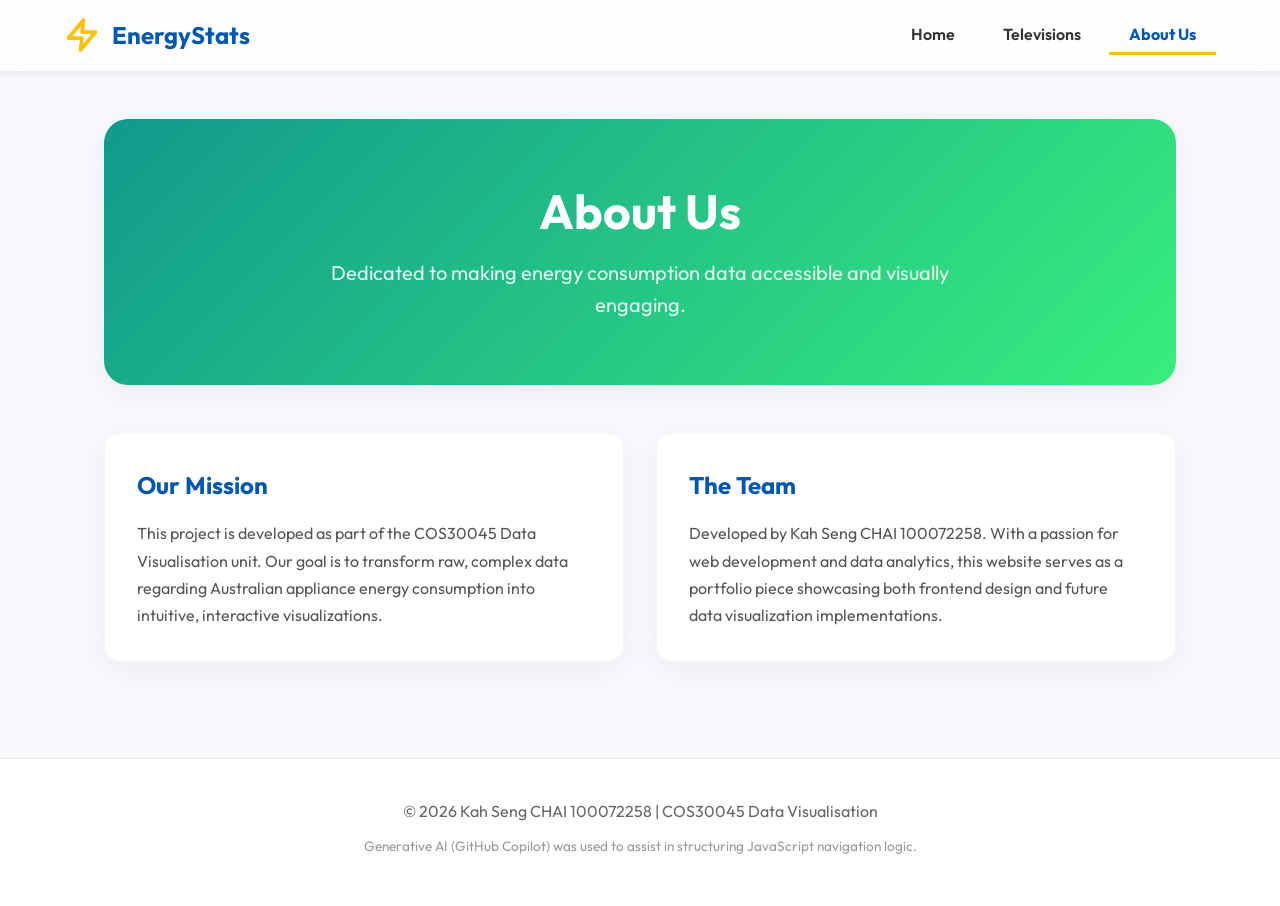
==== about.html @ 73813632 "setup index.html and style.css" ====
<!DOCTYPE html>
<html lang="en">
<head>
  <meta charset="UTF-8">
  <meta name="viewport" content="width=device-width, initial-scale=1.0">
  <title>About Us | EnergyStats</title>
  <meta name="description" content="Learn more about our project and mission to visualize appliance energy consumption.">
  <link rel="stylesheet" href="css/style.css">
  <script src="js/nav.js" defer></script>
</head>
<body>
  <header>
    <div>
      <a href="index.html">
        <svg class="logo-svg" viewBox="0 0 24 24">
          <path d="M13 2L3 14h9l-1 8 10-12h-9l1-8z" stroke-linejoin="round" stroke-linecap="round"/>
        </svg>
        <span>EnergyStats</span>
      </a>
    </div>
    <nav>
      <ul>
        <li><a href="index.html" class="nav-link">Home</a></li>
        <li><a href="televisions.html" class="nav-link">Televisions</a></li>
        <li><a href="about.html" class="nav-link">About Us</a></li>
      </ul>
    </nav>
  </header>

  <main>
    <section class="hero" style="background: linear-gradient(135deg, #11998e 0%, #38ef7d 100%);">
      <h1>About Us</h1>
      <p>Dedicated to making energy consumption data accessible and visually engaging.</p>
    </section>

    <div class="card-grid">
      <div class="card">
        <h2>Our Mission</h2>
        <p>This project is developed as part of the COS30045 Data Visualisation unit. Our goal is to transform raw, complex data regarding Australian appliance energy consumption into intuitive, interactive visualizations.</p>
      </div>
      <div class="card">
        <h2>The Team</h2>
        <p>Developed by Kah Seng CHAI 100072258. With a passion for web development and data analytics, this website serves as a portfolio piece showcasing both frontend design and future data visualization implementations.</p>
      </div>
    </div>
  </main>

  <footer>
    <p>&copy; 2026 Kah Seng CHAI 100072258 | COS30045 Data Visualisation</p>
    <p><small>Generative AI (GitHub Copilot) was used to assist in structuring JavaScript navigation logic.</small></p>
  </footer>
</body>
</html>
---- css/style.css ----
@import url('https://fonts.googleapis.com/css2?family=Outfit:wght@300;400;600;700&display=swap');

/* Palette matching the Power Logo */
:root {
  --primary-color: #0056b3;
  --accent-color: #ffc107;
  --text-color: #333333;
  --bg-hover: #e9ecef;
  --bg-color: #f8f9fc;
  --card-bg: #ffffff;
  --shadow: 0 8px 30px rgba(0,0,0,0.05);
  --glass-bg: rgba(255, 255, 255, 0.85);
  --glass-border: rgba(255, 255, 255, 0.2);
}

* {
  margin: 0;
  padding: 0;
  box-sizing: border-box;
  font-family: 'Outfit', sans-serif;
}

body {
  background-color: var(--bg-color);
  color: var(--text-color);
  line-height: 1.6;
  display: flex;
  flex-direction: column;
  min-height: 100vh;
}

/* Header & Navigation */
header {
  position: sticky;
  top: 0;
  z-index: 1000;
  background: var(--glass-bg);
  backdrop-filter: blur(12px);
  -webkit-backdrop-filter: blur(12px);
  border-bottom: 1px solid var(--glass-border);
  box-shadow: 0 4px 6px rgba(0, 0, 0, 0.05);
  display: flex;
  justify-content: space-between;
  align-items: center;
  padding: 1rem 5%;
  transition: all 0.3s ease;
}

header div a {
  display: flex;
  align-items: center;
  gap: 0.75rem;
  text-decoration: none;
  font-weight: 700;
  font-size: 1.5rem;
  color: var(--primary-color);
}

.logo-svg {
  width: 36px;
  height: 36px;
  fill: none;
  stroke: var(--accent-color);
  stroke-width: 2.5;
  stroke-linecap: round;
  stroke-linejoin: round;
  transition: transform 0.3s ease;
}

header div a:hover .logo-svg {
  transform: scale(1.1) rotate(5deg);
}

nav ul {
  display: flex;
  list-style: none;
  gap: 0.5rem;
}

nav li {
  margin: 0;
}

.nav-link {
  text-decoration: none;
  color: var(--text-color);
  font-weight: 600;
  padding: 0.5rem 1.25rem;
  border-radius: 8px;
  transition: all 0.2s ease-in-out;
  border-bottom: 3px solid transparent;
}

/* Mouse-over feedback */
.nav-link:hover {
  background-color: var(--bg-hover);
  color: var(--primary-color);
  transition: all 0.2s ease-in-out;
}

/* Page indicator for currently active page */
.nav-link.active {
  border-bottom: 3px solid var(--accent-color);
  font-weight: bold;
  color: var(--primary-color);
  background-color: transparent;
  border-radius: 8px 8px 0 0;
}

/* Main Content Area */
main {
  flex-grow: 1;
  padding: 3rem 5%;
  max-width: 1200px;
  margin: 0 auto;
  width: 100%;
}

.hero {
  text-align: center;
  padding: 4rem 2rem;
  background: linear-gradient(135deg, var(--primary-color) 0%, #003d82 100%);
  color: white;
  border-radius: 24px;
  margin-bottom: 3rem;
  box-shadow: var(--shadow);
  position: relative;
  overflow: hidden;
}

.hero h1 {
  font-size: 3rem;
  margin-bottom: 1rem;
  line-height: 1.2;
}

.hero p {
  font-size: 1.25rem;
  opacity: 0.9;
  max-width: 650px;
  margin: 0 auto;
}

.card-grid {
  display: grid;
  grid-template-columns: repeat(auto-fit, minmax(320px, 1fr));
  gap: 2rem;
  margin-bottom: 3rem;
}

.card {
  background: var(--card-bg);
  padding: 2rem;
  border-radius: 16px;
  box-shadow: var(--shadow);
  transition: transform 0.3s ease, box-shadow 0.3s ease;
  border: 1px solid rgba(0,0,0,0.03);
}

.card:hover {
  transform: translateY(-6px);
  box-shadow: 0 16px 40px rgba(0, 0, 0, 0.08);
}

.card h2 {
  color: var(--primary-color);
  margin-bottom: 1rem;
  font-size: 1.5rem;
}

.card p {
  color: #555;
  line-height: 1.7;
}

/* Footer Requirements */
footer {
  background-color: white;
  padding: 2.5rem 5%;
  text-align: center;
  border-top: 1px solid #eaeaea;
  margin-top: auto;
}

footer p {
  margin-bottom: 0.5rem;
  color: #666;
  font-size: 1rem;
}

footer small {
  color: #999;
  font-size: 0.85rem;
}
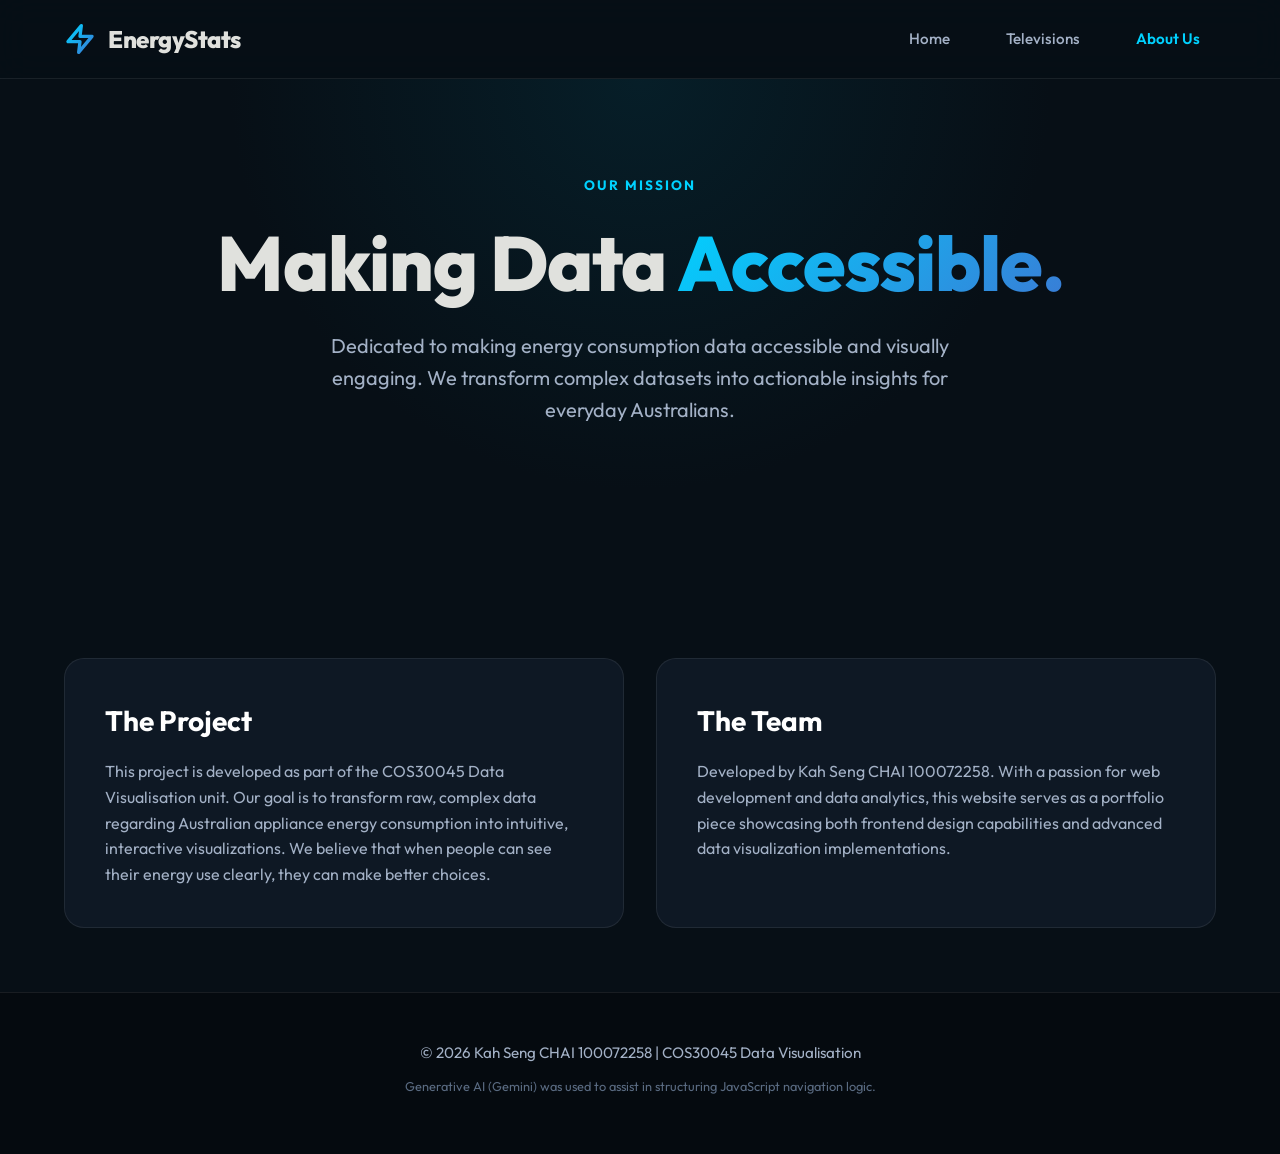
==== commit eb513053: "2026.09.24" ====
--- a/about.html
+++ b/about.html
@@ -10,44 +10,51 @@
 </head>
 <body>
   <header>
-    <div>
-      <a href="index.html">
-        <svg class="logo-svg" viewBox="0 0 24 24">
-          <path d="M13 2L3 14h9l-1 8 10-12h-9l1-8z" stroke-linejoin="round" stroke-linecap="round"/>
-        </svg>
-        <span>EnergyStats</span>
-      </a>
-    </div>
+    <a class="brand" href="index.html">
+      <svg class="logo-svg" viewBox="0 0 24 24">
+        <defs>
+          <linearGradient id="accent-grad" x1="0%" y1="0%" x2="100%" y2="100%">
+            <stop offset="0%" stop-color="#00d2ff" />
+            <stop offset="100%" stop-color="#3a7bd5" />
+          </linearGradient>
+        </defs>
+        <path d="M13 2L3 14h9l-1 8 10-12h-9l1-8z" stroke-linejoin="round" stroke-linecap="round"/>
+      </svg>
+      <span>EnergyStats</span>
+    </a>
     <nav>
       <ul>
         <li><a href="index.html" class="nav-link">Home</a></li>
         <li><a href="televisions.html" class="nav-link">Televisions</a></li>
-        <li><a href="about.html" class="nav-link">About Us</a></li>
+        <li><a href="about.html" class="nav-link active">About Us</a></li>
       </ul>
     </nav>
   </header>
 
   <main>
-    <section class="hero" style="background: linear-gradient(135deg, #11998e 0%, #38ef7d 100%);">
-      <h1>About Us</h1>
-      <p>Dedicated to making energy consumption data accessible and visually engaging.</p>
+    <section class="hero" style="background: radial-gradient(circle at 50% 0%, rgba(0, 210, 255, 0.08) 0%, var(--bg-dark) 50%);">
+      <span class="eyebrow">Our Mission</span>
+      <h1>Making Data <em>Accessible.</em></h1>
+      <p>Dedicated to making energy consumption data accessible and visually engaging. We transform complex datasets into actionable insights for everyday Australians.</p>
     </section>
 
-    <div class="card-grid">
-      <div class="card">
-        <h2>Our Mission</h2>
-        <p>This project is developed as part of the COS30045 Data Visualisation unit. Our goal is to transform raw, complex data regarding Australian appliance energy consumption into intuitive, interactive visualizations.</p>
-      </div>
-      <div class="card">
-        <h2>The Team</h2>
-        <p>Developed by Kah Seng CHAI 100072258. With a passion for web development and data analytics, this website serves as a portfolio piece showcasing both frontend design and future data visualization implementations.</p>
+    <div class="container fade-in-section">
+      <div class="card-grid">
+        <div class="card">
+          <h2>The Project</h2>
+          <p>This project is developed as part of the COS30045 Data Visualisation unit. Our goal is to transform raw, complex data regarding Australian appliance energy consumption into intuitive, interactive visualizations. We believe that when people can see their energy use clearly, they can make better choices.</p>
+        </div>
+        <div class="card">
+          <h2>The Team</h2>
+          <p>Developed by Kah Seng CHAI 100072258. With a passion for web development and data analytics, this website serves as a portfolio piece showcasing both frontend design capabilities and advanced data visualization implementations.</p>
+        </div>
       </div>
     </div>
   </main>
 
   <footer>
     <p>&copy; 2026 Kah Seng CHAI 100072258 | COS30045 Data Visualisation</p>
-    <p><small>Generative AI (GitHub Copilot) was used to assist in structuring JavaScript navigation logic.</small></p>
+    <p><small>Generative AI (Gemini) was used to assist in structuring JavaScript navigation logic.</small></p>
   </footer>
 </body>
 </html>
--- a/css/style.css
+++ b/css/style.css
@@ -1,16 +1,18 @@
-@import url('https://fonts.googleapis.com/css2?family=Outfit:wght@300;400;600;700&display=swap');
-
-/* Palette matching the Power Logo */
+@import url('https://fonts.googleapis.com/css2?family=Outfit:wght@300;400;500;600;700;800&display=swap');
+
 :root {
-  --primary-color: #0056b3;
-  --accent-color: #ffc107;
-  --text-color: #333333;
-  --bg-hover: #e9ecef;
-  --bg-color: #f8f9fc;
-  --card-bg: #ffffff;
-  --shadow: 0 8px 30px rgba(0,0,0,0.05);
-  --glass-bg: rgba(255, 255, 255, 0.85);
-  --glass-border: rgba(255, 255, 255, 0.2);
+  --primary-color: #0d1b2a;
+  --secondary-color: #1b263b;
+  --accent-color: #00d2ff;
+  --accent-gradient: linear-gradient(135deg, #00d2ff 0%, #3a7bd5 100%);
+  --text-primary: #e0e1dd;
+  --text-secondary: #a3b1c6;
+  --bg-dark: #070f16;
+  --bg-card: rgba(27, 38, 59, 0.4);
+  --glass-border: rgba(255, 255, 255, 0.08);
+  --glass-bg: rgba(7, 15, 22, 0.85);
+  --shadow-soft: 0 10px 30px -10px rgba(0, 0, 0, 0.5);
+  --shadow-glow: 0 0 20px rgba(0, 210, 255, 0.2);
 }
 
 * {
@@ -21,174 +23,407 @@
 }
 
 body {
-  background-color: var(--bg-color);
-  color: var(--text-color);
+  background-color: var(--bg-dark);
+  color: var(--text-primary);
   line-height: 1.6;
   display: flex;
   flex-direction: column;
   min-height: 100vh;
-}
-
-/* Header & Navigation */
+  overflow-x: hidden;
+}
+
+/* --- Header & Navigation --- */
 header {
   position: sticky;
   top: 0;
   z-index: 1000;
   background: var(--glass-bg);
-  backdrop-filter: blur(12px);
-  -webkit-backdrop-filter: blur(12px);
+  backdrop-filter: blur(16px);
+  -webkit-backdrop-filter: blur(16px);
   border-bottom: 1px solid var(--glass-border);
-  box-shadow: 0 4px 6px rgba(0, 0, 0, 0.05);
   display: flex;
   justify-content: space-between;
   align-items: center;
-  padding: 1rem 5%;
+  padding: 1.25rem 5%;
   transition: all 0.3s ease;
 }
 
-header div a {
+header .brand {
   display: flex;
   align-items: center;
   gap: 0.75rem;
   text-decoration: none;
-  font-weight: 700;
+  font-weight: 800;
   font-size: 1.5rem;
-  color: var(--primary-color);
+  color: var(--text-primary);
+  letter-spacing: -0.5px;
 }
 
 .logo-svg {
-  width: 36px;
-  height: 36px;
+  width: 32px;
+  height: 32px;
   fill: none;
-  stroke: var(--accent-color);
+  stroke: url(#accent-grad);
   stroke-width: 2.5;
   stroke-linecap: round;
   stroke-linejoin: round;
-  transition: transform 0.3s ease;
-}
-
-header div a:hover .logo-svg {
-  transform: scale(1.1) rotate(5deg);
+  transition: transform 0.4s cubic-bezier(0.175, 0.885, 0.32, 1.275);
+}
+
+header .brand:hover .logo-svg {
+  transform: rotate(15deg) scale(1.1);
 }
 
 nav ul {
   display: flex;
   list-style: none;
-  gap: 0.5rem;
-}
-
-nav li {
-  margin: 0;
+  gap: 1.5rem;
 }
 
 .nav-link {
   text-decoration: none;
-  color: var(--text-color);
+  color: var(--text-secondary);
+  font-weight: 500;
+  font-size: 0.95rem;
+  padding: 0.5rem 1rem;
+  border-radius: 8px;
+  transition: all 0.3s ease;
+  position: relative;
+}
+
+.nav-link:hover {
+  color: var(--text-primary);
+  background: rgba(255, 255, 255, 0.03);
+}
+
+.nav-link.active {
+  color: var(--accent-color);
   font-weight: 600;
-  padding: 0.5rem 1.25rem;
-  border-radius: 8px;
-  transition: all 0.2s ease-in-out;
-  border-bottom: 3px solid transparent;
-}
-
-/* Mouse-over feedback */
-.nav-link:hover {
-  background-color: var(--bg-hover);
-  color: var(--primary-color);
-  transition: all 0.2s ease-in-out;
-}
-
-/* Page indicator for currently active page */
-.nav-link.active {
-  border-bottom: 3px solid var(--accent-color);
-  font-weight: bold;
-  color: var(--primary-color);
-  background-color: transparent;
-  border-radius: 8px 8px 0 0;
-}
-
-/* Main Content Area */
+}
+
+/* --- Main Layout --- */
 main {
   flex-grow: 1;
-  padding: 3rem 5%;
+  width: 100%;
+}
+
+.container {
+  padding: 4rem 5%;
+  max-width: 1400px;
+  margin: 0 auto;
+}
+
+/* --- Hero Section --- */
+.hero {
+  position: relative;
+  padding: 6rem 5% 8rem;
+  display: flex;
+  flex-direction: column;
+  justify-content: center;
+  align-items: center;
+  text-align: center;
+  background: radial-gradient(circle at 50% 0%, rgba(0, 210, 255, 0.1) 0%, var(--bg-dark) 50%);
+  overflow: hidden;
+}
+
+.eyebrow {
+  font-size: 0.85rem;
+  font-weight: 700;
+  letter-spacing: 2px;
+  text-transform: uppercase;
+  color: var(--accent-color);
+  margin-bottom: 1.5rem;
+  display: block;
+  opacity: 0;
+  transform: translateY(20px);
+  animation: fadeUp 0.6s forwards 0.2s;
+}
+
+.hero h1 {
+  font-size: clamp(3rem, 6vw, 5rem);
+  font-weight: 800;
+  line-height: 1.1;
+  letter-spacing: -1px;
+  margin-bottom: 1.5rem;
+  max-width: 900px;
+  opacity: 0;
+  transform: translateY(20px);
+  animation: fadeUp 0.6s forwards 0.4s;
+}
+
+.hero h1 em {
+  font-style: normal;
+  background: var(--accent-gradient);
+  -webkit-background-clip: text;
+  -webkit-text-fill-color: transparent;
+}
+
+.hero p {
+  font-size: 1.25rem;
+  color: var(--text-secondary);
+  max-width: 650px;
+  margin-bottom: 2.5rem;
+  opacity: 0;
+  transform: translateY(20px);
+  animation: fadeUp 0.6s forwards 0.6s;
+}
+
+.btn {
+  display: inline-flex;
+  align-items: center;
+  gap: 0.5rem;
+  padding: 1rem 2rem;
+  background: var(--accent-gradient);
+  color: #fff;
+  text-decoration: none;
+  font-weight: 600;
+  border-radius: 30px;
+  transition: transform 0.3s ease, box-shadow 0.3s ease;
+  opacity: 0;
+  transform: translateY(20px);
+  animation: fadeUp 0.6s forwards 0.8s;
+}
+
+.btn:hover {
+  transform: translateY(-3px);
+  box-shadow: 0 10px 25px rgba(0, 210, 255, 0.3);
+}
+
+.btn span {
+  transition: transform 0.3s ease;
+}
+
+.btn:hover span {
+  transform: translateX(4px);
+}
+
+/* --- Stats Grid --- */
+.stats-section {
+  padding: 4rem 5%;
+  border-top: 1px solid var(--glass-border);
+  background: rgba(255,255,255,0.01);
+}
+
+.stats-grid {
+  display: grid;
+  grid-template-columns: repeat(auto-fit, minmax(280px, 1fr));
+  gap: 2rem;
   max-width: 1200px;
   margin: 0 auto;
-  width: 100%;
-}
-
-.hero {
+}
+
+.stat-card {
+  background: var(--bg-card);
+  border: 1px solid var(--glass-border);
+  padding: 3rem 2rem;
+  border-radius: 20px;
   text-align: center;
-  padding: 4rem 2rem;
-  background: linear-gradient(135deg, var(--primary-color) 0%, #003d82 100%);
-  color: white;
-  border-radius: 24px;
-  margin-bottom: 3rem;
-  box-shadow: var(--shadow);
-  position: relative;
-  overflow: hidden;
-}
-
-.hero h1 {
+  backdrop-filter: blur(10px);
+  transition: transform 0.3s ease, border-color 0.3s ease;
+}
+
+.stat-card:hover {
+  transform: translateY(-5px);
+  border-color: rgba(0, 210, 255, 0.3);
+  box-shadow: var(--shadow-glow);
+}
+
+.stat-num {
+  display: block;
+  font-size: 3.5rem;
+  font-weight: 800;
+  color: var(--text-primary);
+  line-height: 1;
+  margin-bottom: 0.5rem;
+}
+
+.stat-card.accent .stat-num {
+  background: var(--accent-gradient);
+  -webkit-background-clip: text;
+  -webkit-text-fill-color: transparent;
+}
+
+.stat-label {
+  font-size: 1rem;
+  color: var(--text-secondary);
+  font-weight: 500;
+}
+
+/* --- Split Section --- */
+.split-section {
+  padding: 6rem 5%;
+  max-width: 1400px;
+  margin: 0 auto;
+}
+
+.split-content {
+  display: grid;
+  grid-template-columns: 1fr 1fr;
+  gap: 4rem;
+  align-items: center;
+}
+
+.split-text h2 {
   font-size: 3rem;
-  margin-bottom: 1rem;
   line-height: 1.2;
-}
-
-.hero p {
-  font-size: 1.25rem;
-  opacity: 0.9;
-  max-width: 650px;
-  margin: 0 auto;
-}
-
+  margin-bottom: 1.5rem;
+}
+
+.split-text h2 em {
+  font-style: normal;
+  color: var(--accent-color);
+}
+
+.split-text p {
+  color: var(--text-secondary);
+  font-size: 1.15rem;
+  margin-bottom: 1.5rem;
+}
+
+/* --- Cards Grid (for About / general use) --- */
 .card-grid {
   display: grid;
   grid-template-columns: repeat(auto-fit, minmax(320px, 1fr));
   gap: 2rem;
-  margin-bottom: 3rem;
 }
 
 .card {
-  background: var(--card-bg);
+  background: var(--bg-card);
+  border: 1px solid var(--glass-border);
+  padding: 2.5rem;
+  border-radius: 20px;
+  transition: all 0.3s ease;
+  position: relative;
+  overflow: hidden;
+}
+
+.card::before {
+  content: '';
+  position: absolute;
+  top: 0; left: 0; width: 100%; height: 4px;
+  background: var(--accent-gradient);
+  transform: scaleX(0);
+  transform-origin: left;
+  transition: transform 0.4s ease;
+}
+
+.card:hover::before {
+  transform: scaleX(1);
+}
+
+.card:hover {
+  transform: translateY(-8px);
+  box-shadow: var(--shadow-glow);
+  background: rgba(27, 38, 59, 0.7);
+}
+
+.card h2 {
+  font-size: 1.75rem;
+  margin-bottom: 1rem;
+  color: #fff;
+}
+
+.card p {
+  color: var(--text-secondary);
+}
+
+/* --- Visualizations (Televisions Page) --- */
+.vis-grid {
+  display: grid;
+  grid-template-columns: repeat(auto-fit, minmax(400px, 1fr));
+  gap: 3rem;
+  margin-top: 4rem;
+}
+
+.vis-card {
+  background: var(--bg-card);
+  border: 1px solid var(--glass-border);
+  border-radius: 24px;
+  overflow: hidden;
+}
+
+.vis-card img {
+  width: 100%;
+  height: auto;
+  display: block;
+  border-bottom: 1px solid var(--glass-border);
+  background: #fff; /* Ensure charts with transparent bg look good */
+}
+
+.vis-content {
   padding: 2rem;
-  border-radius: 16px;
-  box-shadow: var(--shadow);
-  transition: transform 0.3s ease, box-shadow 0.3s ease;
-  border: 1px solid rgba(0,0,0,0.03);
-}
-
-.card:hover {
-  transform: translateY(-6px);
-  box-shadow: 0 16px 40px rgba(0, 0, 0, 0.08);
-}
-
-.card h2 {
-  color: var(--primary-color);
-  margin-bottom: 1rem;
+}
+
+.vis-content h3 {
   font-size: 1.5rem;
-}
-
-.card p {
-  color: #555;
-  line-height: 1.7;
-}
-
-/* Footer Requirements */
+  margin-bottom: 0.5rem;
+}
+
+.vis-content p {
+  color: var(--text-secondary);
+  font-size: 0.95rem;
+}
+
+/* --- Footer --- */
 footer {
-  background-color: white;
-  padding: 2.5rem 5%;
+  border-top: 1px solid var(--glass-border);
+  padding: 3rem 5%;
   text-align: center;
-  border-top: 1px solid #eaeaea;
+  background: #050a0f;
   margin-top: auto;
 }
 
 footer p {
+  color: var(--text-secondary);
+  font-size: 0.95rem;
   margin-bottom: 0.5rem;
-  color: #666;
-  font-size: 1rem;
 }
 
 footer small {
-  color: #999;
-  font-size: 0.85rem;
-}
+  color: #5a6b82;
+  font-size: 0.8rem;
+}
+
+/* --- Animations --- */
+@keyframes fadeUp {
+  to {
+    opacity: 1;
+    transform: translateY(0);
+  }
+}
+
+.fade-in-section {
+  opacity: 0;
+  transform: translateY(30px);
+  transition: opacity 0.8s ease, transform 0.8s ease;
+}
+
+.fade-in-section.is-visible {
+  opacity: 1;
+  transform: translateY(0);
+}
+
+/* --- Responsive --- */
+@media (max-width: 900px) {
+  .split-content {
+    grid-template-columns: 1fr;
+    gap: 3rem;
+  }
+  .hero h1 {
+    font-size: 2.5rem;
+  }
+}
+@media (max-width: 600px) {
+  nav ul {
+    display: none; /* In a real app, add a hamburger menu */
+  }
+  .hero {
+    padding: 4rem 5% 5rem;
+  }
+  .stats-grid {
+    grid-template-columns: 1fr;
+  }
+  .vis-grid {
+    grid-template-columns: 1fr;
+  }
+}
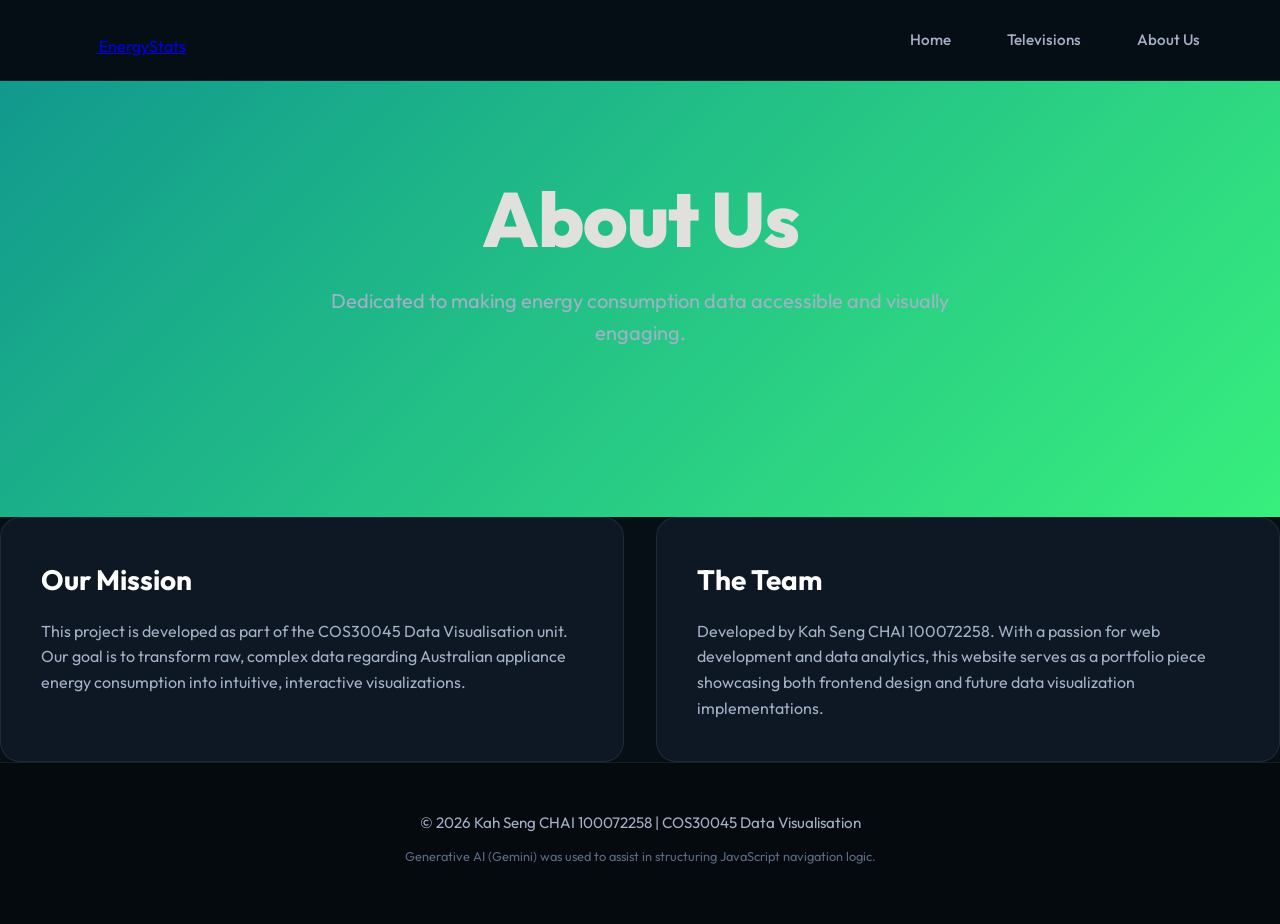
==== commit bfe8d573: "2029.09.24" ====
--- a/about.html
+++ b/about.html
@@ -10,44 +10,37 @@
 </head>
 <body>
   <header>
-    <a class="brand" href="index.html">
-      <svg class="logo-svg" viewBox="0 0 24 24">
-        <defs>
-          <linearGradient id="accent-grad" x1="0%" y1="0%" x2="100%" y2="100%">
-            <stop offset="0%" stop-color="#00d2ff" />
-            <stop offset="100%" stop-color="#3a7bd5" />
-          </linearGradient>
-        </defs>
-        <path d="M13 2L3 14h9l-1 8 10-12h-9l1-8z" stroke-linejoin="round" stroke-linecap="round"/>
-      </svg>
-      <span>EnergyStats</span>
-    </a>
+    <div>
+      <a href="index.html">
+        <svg class="logo-svg" viewBox="0 0 24 24">
+          <path d="M13 2L3 14h9l-1 8 10-12h-9l1-8z" stroke-linejoin="round" stroke-linecap="round"/>
+        </svg>
+        <span>EnergyStats</span>
+      </a>
+    </div>
     <nav>
       <ul>
         <li><a href="index.html" class="nav-link">Home</a></li>
         <li><a href="televisions.html" class="nav-link">Televisions</a></li>
-        <li><a href="about.html" class="nav-link active">About Us</a></li>
+        <li><a href="about.html" class="nav-link">About Us</a></li>
       </ul>
     </nav>
   </header>
 
   <main>
-    <section class="hero" style="background: radial-gradient(circle at 50% 0%, rgba(0, 210, 255, 0.08) 0%, var(--bg-dark) 50%);">
-      <span class="eyebrow">Our Mission</span>
-      <h1>Making Data <em>Accessible.</em></h1>
-      <p>Dedicated to making energy consumption data accessible and visually engaging. We transform complex datasets into actionable insights for everyday Australians.</p>
+    <section class="hero" style="background: linear-gradient(135deg, #11998e 0%, #38ef7d 100%);">
+      <h1>About Us</h1>
+      <p>Dedicated to making energy consumption data accessible and visually engaging.</p>
     </section>
 
-    <div class="container fade-in-section">
-      <div class="card-grid">
-        <div class="card">
-          <h2>The Project</h2>
-          <p>This project is developed as part of the COS30045 Data Visualisation unit. Our goal is to transform raw, complex data regarding Australian appliance energy consumption into intuitive, interactive visualizations. We believe that when people can see their energy use clearly, they can make better choices.</p>
-        </div>
-        <div class="card">
-          <h2>The Team</h2>
-          <p>Developed by Kah Seng CHAI 100072258. With a passion for web development and data analytics, this website serves as a portfolio piece showcasing both frontend design capabilities and advanced data visualization implementations.</p>
-        </div>
+    <div class="card-grid">
+      <div class="card">
+        <h2>Our Mission</h2>
+        <p>This project is developed as part of the COS30045 Data Visualisation unit. Our goal is to transform raw, complex data regarding Australian appliance energy consumption into intuitive, interactive visualizations.</p>
+      </div>
+      <div class="card">
+        <h2>The Team</h2>
+        <p>Developed by Kah Seng CHAI 100072258. With a passion for web development and data analytics, this website serves as a portfolio piece showcasing both frontend design and future data visualization implementations.</p>
       </div>
     </div>
   </main>
